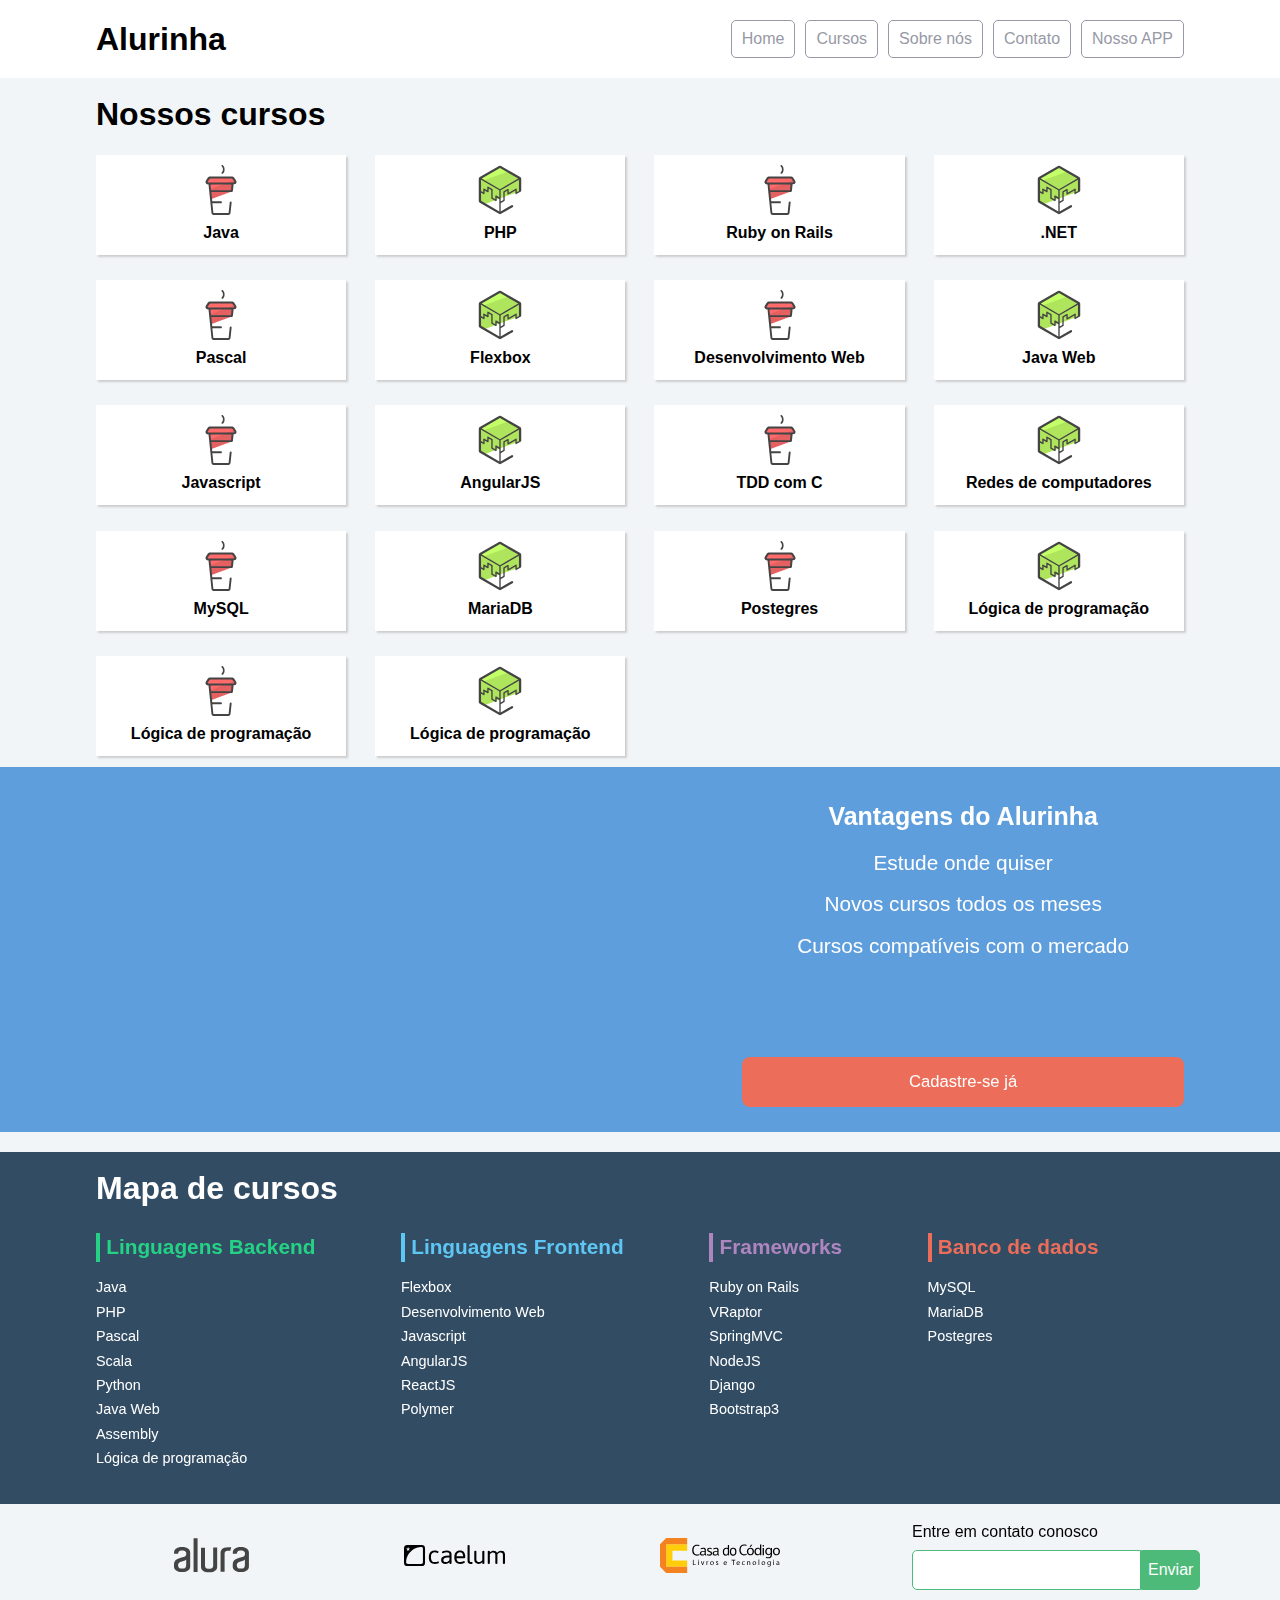
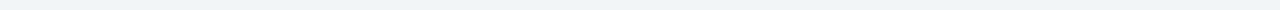
==== index.html @ dd81bd48 "Initial commit" ====
<!doctype html>
<html>
<head>
	<meta lang="pt-br">
	<meta charset="utf-8">
	<meta name="viewport" content="width=device-width, initial-scale=1">
	<title>Alurinha | Cursos online</title>
	<link rel="stylesheet" href="css/reset.css">
	<link rel="stylesheet" href="css/style.css">
	<link rel="stylesheet" href="css/flexbox.css">
</head>
<body>

	<header class="cabecalhoPrincipal">
		<div class="container">
			<h1 class="cabecalhoPrincipal-titulo">
				<a href="#">Alurinha</a>
			</h1>

			<nav class="cabecalhoPrincipal-nav">
				<a class="cabecalhoPrincipal-nav-link" href="#">Home</a>
				<a class="cabecalhoPrincipal-nav-link" href="#">Cursos</a>
				<a class="cabecalhoPrincipal-nav-link" href="#">Sobre nós</a>
				<a class="cabecalhoPrincipal-nav-link" href="#">Contato</a>
				<a class="cabecalhoPrincipal-nav-link cabecalhoPrincipal-nav-link-app" href="#">Nosso APP</a>
			</nav>
		</div>

	</header>

	<main class="conteudoPrincipal">
		<div class="container">
			<h2 class="subtitulo">Nossos cursos</h2>

			<nav>
				<ul class="conteudoPrincipal-cursos">
					<li class="conteudoPrincipal-cursos-link"><a href="#">Java</a></li>
					<li class="conteudoPrincipal-cursos-link"><a href="#">PHP</a></li>
					<li class="conteudoPrincipal-cursos-link"><a href="#">Ruby on Rails</a></li>
					<li class="conteudoPrincipal-cursos-link"><a href="#">.NET</a></li>
					<li class="conteudoPrincipal-cursos-link"><a href="#">Pascal</a></li>
					<li class="conteudoPrincipal-cursos-link"><a href="#">Flexbox</a></li>
					<li class="conteudoPrincipal-cursos-link"><a href="#">Desenvolvimento Web</a></li>
					<li class="conteudoPrincipal-cursos-link"><a href="#">Java Web</a></li>
					<li class="conteudoPrincipal-cursos-link"><a href="#">Javascript</a></li>
					<li class="conteudoPrincipal-cursos-link"><a href="#">AngularJS</a></li>
					<li class="conteudoPrincipal-cursos-link"><a href="#">TDD com C</a></li>
					<li class="conteudoPrincipal-cursos-link"><a href="#">Redes de computadores</a></li>
					<li class="conteudoPrincipal-cursos-link"><a href="#">MySQL</a></li>
					<li class="conteudoPrincipal-cursos-link"><a href="#">MariaDB</a></li>
					<li class="conteudoPrincipal-cursos-link"><a href="#">Postegres</a></li>
					<li class="conteudoPrincipal-cursos-link"><a href="#">Lógica de programação</a></li>
					<li class="conteudoPrincipal-cursos-link"><a href="#">Lógica de programação</a></li>
					<li class="conteudoPrincipal-cursos-link"><a href="#">Lógica de programação</a></li>
				</ul>
			</nav>
		</div>

		<section class="videoSobre">
			<div class="container">
				<iframe class="videoSobre-video" width="560" height="315" src="https://www.youtube.com/embed/bIlOsJzBVaY?list=PLh2Y_pKOa4UcF1BYPJR3EIMRi3nWAUxIp" frameborder="0" allowfullscreen></iframe>
				
				<div class="videoSobre-sobre">
					<h2 class="videoSobre-sobre-title">Vantagens do Alurinha</h2>
					<ul class="videoSobre-sobre-list">
						<li class="videoSobre-sobre-item">Estude onde quiser</li>
						<li class="videoSobre-sobre-item">Novos cursos todos os meses</li>
						<li class="videoSobre-sobre-item">Cursos compatíveis com o mercado</li>
					</ul>
					<button class="videoSobre-button">Cadastre-se já</button>
				</div>
			</div>
		</section>

	</main>

	<footer class="rodapePrincipal">
		<div class="container">

			<section class="rodapePrincipal-navMap">
				<h3 class="subtitulo">Mapa de cursos</h3>
				<nav class="rodapePrincipal-navMap-list">

					<h4 class="navmap-list-title navmap-list-title-backend">Linguagens Backend</h4>
					<a class="rodapePrincipal-navMap-link" href="#">Java</a>
					<a class="rodapePrincipal-navMap-link" href="#">PHP</a>
					<a class="rodapePrincipal-navMap-link" href="#">Pascal</a>
					<a class="rodapePrincipal-navMap-link" href="#">Scala</a>
					<a class="rodapePrincipal-navMap-link" href="#">Python</a>
					<a class="rodapePrincipal-navMap-link" href="#">Java Web</a>
					<a class="rodapePrincipal-navMap-link" href="#">Assembly</a>
					<a class="rodapePrincipal-navMap-link" href="#">Lógica de programação</a>

					<h4 class="navmap-list-title navmap-list-title-frontend">Linguagens Frontend</h4>
					<a class="rodapePrincipal-navMap-link" href="#">Flexbox</a>
					<a class="rodapePrincipal-navMap-link" href="#">Desenvolvimento Web</a>
					<a class="rodapePrincipal-navMap-link" href="#">Javascript</a>
					<a class="rodapePrincipal-navMap-link" href="#">AngularJS</a>
					<a class="rodapePrincipal-navMap-link" href="#">ReactJS</a>
					<a class="rodapePrincipal-navMap-link" href="#">Polymer</a>
					
					<h4 class="navmap-list-title navmap-list-title-framework">Frameworks</h4>
					<a class="rodapePrincipal-navMap-link" href="#">Ruby on Rails</a>
					<a class="rodapePrincipal-navMap-link" href="#">VRaptor</a>
					<a class="rodapePrincipal-navMap-link" href="#">SpringMVC</a>
					<a class="rodapePrincipal-navMap-link" href="#">NodeJS</a>
					<a class="rodapePrincipal-navMap-link" href="#">Django</a>
					<a class="rodapePrincipal-navMap-link" href="#">Bootstrap3</a>

					<h4 class="navmap-list-title navmap-list-title-bancoDeDados">Banco de dados</h4>
					<a class="rodapePrincipal-navMap-link" href="#">MySQL</a>
					<a class="rodapePrincipal-navMap-link" href="#">MariaDB</a>
					<a class="rodapePrincipal-navMap-link" href="#">Postegres</a>

				</nav>
			</section>

		</div>

		<section class="rodapePrincipal-patrocinadores">
			<div class="container">
				<ul class="rodapePrincipal-patrocinadores-list">
					<li>
						<a class="rodapePrincipal-patrocinadores-list-link patrocinadores-list-link-alura" href="#">
							<img src="img/logos/alura.svg" alt="Logo da Alura">
						</a>
					</li>
					<li>
						<a class="rodapePrincipal-patrocinadores-list-link patrocinadores-list-link-caelum" href="#">
							<img src="img/logos/caelum.svg" alt="Logo da Caelum">
						</a>
					</li>
					<li>
						<a class="rodapePrincipal-patrocinadores-list-link patrocinadores-list-link-casaDoCodigo" href="#">
							<img src="img/logos/cdc.svg" alt="Logo da Casa do Código">
						</a>
					</li>
				</ul>
				<form class="rodapePrincipal-contatoForm" action="#">
					<fieldset>
						<legend class="rodapePrincipal-contatoForm-legend" for="email-contato">Entre em contato conosco</legend>
						<div class="rodapePrincipal-contatoForm-fieldset"> 
							<input class="rodapePrincipal-contatoForm-emailInput" type="email" name="email-contato" id="email-contato">
							<button class="rodapePrincipal-contatoForm-submit" type="submit">Enviar</button>
						</div>
					</fieldset>
				</form>
			</div>
		</section>
	</footer>

</body>
</html>
---- css/style.css ----
body {
	background-color: #F2F5F7;
	font-family: 'Open Sans',Arial,sans-serif;
}

.container {
	width: 94%;
	margin: 0 auto;
}

.cabecalhoPrincipal {
	background-color: #FFF;
	padding: 20px 0;
}

.cabecalhoPrincipal-titulo {
	font-weight: bold;
	font-size: 2em;
	margin-bottom: 20px;
}

.cabecalhoPrincipal-titulo a {
	text-decoration: none;
	color: inherit;
}

.cabecalhoPrincipal-nav-link {
	padding: 10px;
	margin-bottom: 10px;
	color: #9799A6;
	background-color: #FFF;
	text-decoration: none;
	transition: .5s;
	display: block;

	border-bottom: 1px solid #9799A6;
}

.conteudoPrincipal {
	margin-top: 20px;
	margin-bottom: 20px;
}

.subtitulo {
	font-weight: bold;
	font-size: 32px;
	margin-bottom: 10px;
	text-align: center;
}

.conteudoPrincipal-cursos-link {
	height: 100px;
	background-color: #FFF;
	text-align: center;
	margin: 1%;
	transition: .3s;
	box-shadow: 2px 2px 2px #CCC;
	position: relative;
}

.conteudoPrincipal-cursos-link a {
	text-decoration: none;
	color: #000;
	font-weight: bold;
	display: block;
	width: 100%;
	height: 100%;
	position: absolute;
	top: 0;
	left: 0;
}

.conteudoPrincipal-cursos-link:hover {
	box-shadow: 4px 4px 4px #CCC;
}

.conteudoPrincipal-cursos-link a:before {
	content: '';
	display: block;
	width: 50px;
	height: 50px;
	margin: 10px auto;
}

.conteudoPrincipal-cursos-link:nth-child(even) a:before {
	background: url(../img/background1.svg) no-repeat;	
}

.conteudoPrincipal-cursos-link:nth-child(odd) a:before {
	background: url(../img/background2.svg) no-repeat;
}


.rodapePrincipal {
	background-color: #324C64;
	padding-top: 20px;
}

.rodapePrincipal .subtitulo {
	color: #FFF;
}

.rodapePrincipal-navMap-link {
	text-decoration: none;
	color: #FFF;
	margin-top: 10px;
}

.rodapePrincipal-navMap-link {
	font-size: .9em;
}

.navmap-list-title {
	font-weight: 700;
	font-size: 1.3em;
	margin: .9em 0;
	padding-left: .3em;
	padding-top: .2em;
	padding-bottom: .2em;
}

.navmap-list-title + .rodapePrincipal-navMap-link {
	margin-top: 0;
}

.navmap-list-title-bancoDeDados { color: #EC6E5A; border-left: 4px solid #EC6E5A; }
.navmap-list-title-framework { color: #AD85BF; border-left: 4px solid #AD85BF; }
.navmap-list-title-frontend { color: #5EC6F3; border-left: 4px solid #5EC6F3; }
.navmap-list-title-backend { color: #25D285; border-left: 4px solid #25D285; }

.rodapePrincipal-patrocinadores {
	margin-top: 30px;
	background: #F2F5F7;
	padding: 20px 0;
}

.rodapePrincipal-contatoForm {
	margin-top: 20px;
	text-align: center;
}

.rodapePrincipal-contatoForm label[for=email-contato] {
	font-weight: bold;
	font-size: 14px;
	color: #000;
	margin-bottom: 5px;
	display: block;
}

.rodapePrincipal-contatoForm-emailInput {
	border-top-left-radius: 5px;
	border-bottom-left-radius: 5px;
	padding: 10px;
}

.rodapePrincipal-contatoForm-submit {
	border-top-right-radius: 5px;
	border-bottom-right-radius: 5px;
	background-color: #4DBA7A;
	color: #FFF;
	cursor: pointer;
	
}

.rodapePrincipal-contatoForm-submit,
.rodapePrincipal-contatoForm-emailInput {
	outline: 0;
	border: 1px solid #4DBA7A;
	box-sizing: border-box;
	font-size: 16px;
}

.videoSobre {
	background-color: #5E9EDC;
	padding: 25px 0;

}

.videoSobre-video {
	max-width: 100%;
}

.videoSobre .container {
	color: #FFF;
}

.videoSobre-sobre-title {
	font-size: 1.2em;
	font-weight: bolder;
}

.videoSobre-sobre {
	font-size: 1.3em;
	line-height: 2;
}

.videoSobre-button {
	border-radius: 8px;
	background-color: #ec6e5a;
	display: block;
	color: #FFF;
	border: none;
	height: 50px;
	font-size: .8em;
	outline: none;
}

.rodapePrincipal-contatoForm-legend {
	margin-bottom: 10px;
}

@media(min-width: 769px) {

	.container {
		width: 85%;	
	}

	.subtitulo {
		text-align: left;
	}

	.cabecalhoPrincipal-nav-link {
		border-radius: 5px;
		border: 1px solid #9799A6;
	}

	.cabecalhoPrincipal-nav-link:hover {
		color: #FFF;
		background-color: #9799A6;
	}

	.cabecalhoPrincipal-titulo {
		margin: 0;
	}

	.cabecalhoPrincipal-nav {
		width: auto;
	}

	.cabecalhoPrincipal-nav-link {
		width: auto;
		margin: 0 0 0 10px;
	}

	.rodapePrincipal-contatoForm {
		margin-top: 0;
		text-align: left;
	}

	.conteudoPrincipal-cursos-link:nth-child(3n) {
		margin-right: 0;
	}

	.conteudoPrincipal-cursos-link:nth-child(3n+1) {
		margin-left: 0;
	}

}

@media(min-width: 1000px) {
	.conteudoPrincipal-cursos-link {
		margin: 1.333%;
	}

	.conteudoPrincipal-cursos-link:nth-child(3n) {
		margin-right: 1.33%;
	}

	.conteudoPrincipal-cursos-link:nth-child(3n+1) {
		margin-left: 1.333%;
	}

	.conteudoPrincipal-cursos-link:nth-child(4n) {
		margin-right: 0;
	}

	.conteudoPrincipal-cursos-link:nth-child(4n+1) {
		margin-left: 0;
	}

	.videoSobre-sobre {
		margin-left: 1.5em;
	}

}
---- css/flexbox.css ----
/* header */

.cabecalhoPrincipal .container {
    align-items: center;
    display: flex;
    justify-content: space-between;
}

.cabecalhoPrincipal-nav {
    display: flex;
}

/* main */

.conteudoPrincipal-cursos {
    display: flex;
    flex-wrap: wrap;
}

.conteudoPrincipal-cursos-link {
    margin-bottom: 1%;
    width: 23%;
}

.conteudoPrincipal-cursos-link:nth-child(n4) {
    margin-right: 0;
}

.conteudoPrincipal-cursos-link:nth-child(n4+1) {
    margin-left: 0;
}

.videoSobre .container {
    display: flex;
}

.videoSobre-sobre {
    text-align: center;
    display: flex;
    flex-direction: column;
    flex-grow: 2;
}

.videoSobre-video {
    flex-grow: 1;
}

.videoSobre-sobre-list {
    flex-grow: 1;
    flex-shrink: 2;
}

/* footer */

.rodapePrincipal-navMap-list {
    display: flex;
    /*flex-direction: column;
    flex-wrap: wrap;*/
    flex-flow: column wrap;
    height: 260px;
}

.rodapePrincipal-patrocinadores .container {
    display: flex;
    justify-content: space-between;
}

.rodapePrincipal-patrocinadores-list {
    align-items: center;
    display: flex;
    justify-content: space-around;
    margin-right: 5%;
    width: 70%;
}

.rodapePrincipal-contatoForm {
    width: 25%;
}

.rodapePrincipal-contatoForm-fieldset {
    display: flex;
}

/* mobile */

@media screen and (max-width: 768px) {

    /* header */
    .cabecalhoPrincipal-nav {
        flex-direction: column;
    }

    .cabecalhoPrincipal .container {
        align-items: initial;
        flex-direction: column;
        text-align: center;
    }

    .cabecalhoPrincipal-nav-link-app {
        order: -1;
    }

    /* main */
    .conteudoPrincipal-cursos {
        flex-direction: column;
    }

    .conteudoPrincipal-cursos-link {
        width: 95%;
    }

    .videoSobre .container {
        flex-direction: column;
    }

    .videoSobre-video {
        margin: 0 auto;
    }


    /* footer */
    .rodapePrincipal-navMap-list {
        height: auto;
    }

    .rodapePrincipal-patrocinadores .container {
        align-items: center;
        flex-direction: column;
    }

    .rodapePrincipal-patrocinadores-list {
        margin-right: 0;
        width: 100%;
    }

    .rodapePrincipal-contatoForm {
        width: 100%;
    }

    .rodapePrincipal-contatoForm-fieldset {
        justify-content: center;
    }

}
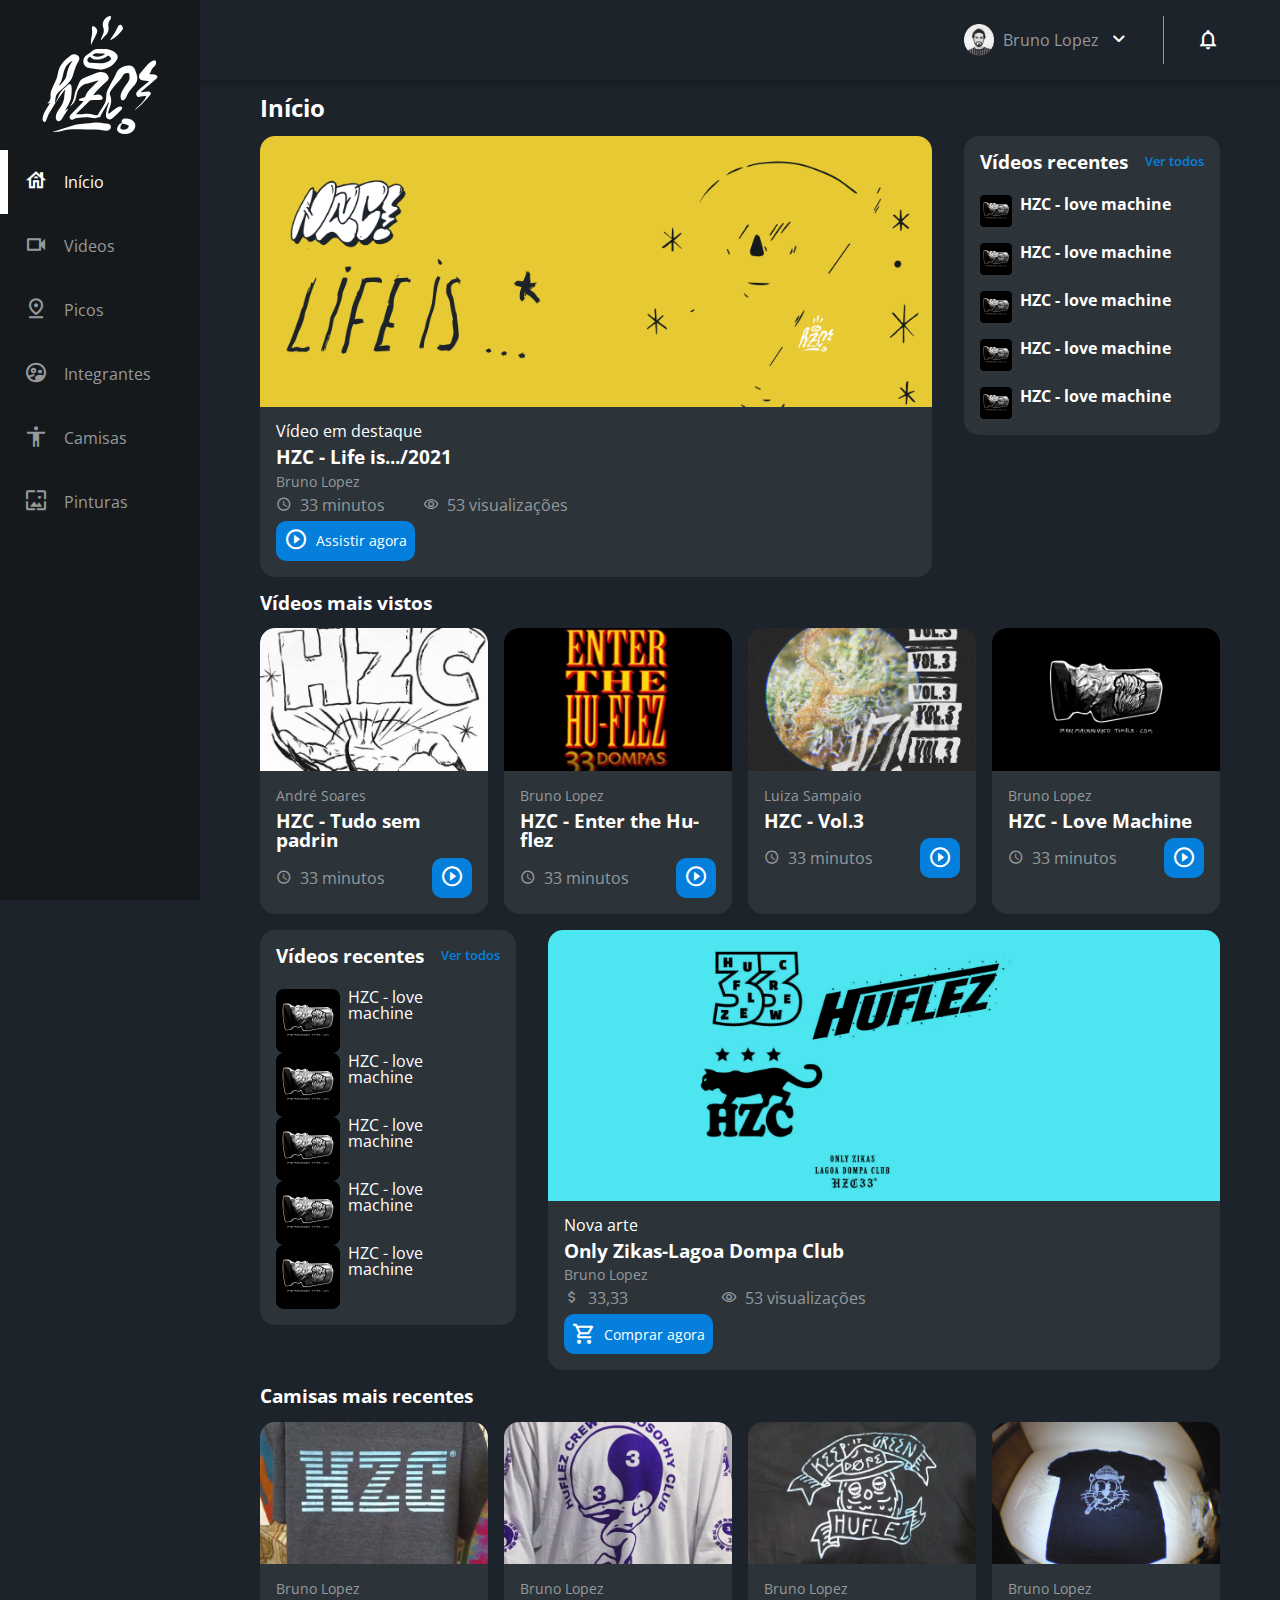
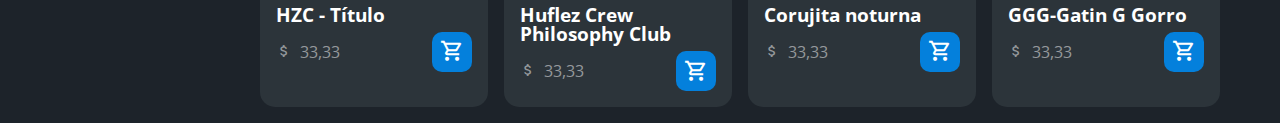
==== commit 9d257d97: "troca" ====
--- a/index.html
+++ b/index.html
@@ -1,153 +1,188 @@
-<!doctype html>
-<html>
+<!DOCTYPE html>
+<html lang="pr-br">
 <head>
-	<meta lang="pt-br">
 	<meta charset="utf-8">
 	<meta name="viewport" content="width=device-width, initial-scale=1">
-	<title>Alurinha | Cursos online</title>
+	<title>HZC | Home</title>
 	<link rel="stylesheet" href="css/reset.css">
-	<link rel="stylesheet" href="css/style.css">
-	<link rel="stylesheet" href="css/flexbox.css">
+	<link rel="preconnect" href="https://fonts.googleapis.com">
+	<link rel="preconnect" href="https://fonts.gstatic.com" crossorigin>
+	<link rel="stylesheet" href="https://fonts.googleapis.com/css2?family=Open+Sans:wght@400;600;700&display=swap">
+	<link rel="stylesheet" href="css/estilos.css">
 </head>
 <body>
-
-	<header class="cabecalhoPrincipal">
-		<div class="container">
-			<h1 class="cabecalhoPrincipal-titulo">
-				<a href="#">Alurinha</a>
-			</h1>
-
-			<nav class="cabecalhoPrincipal-nav">
-				<a class="cabecalhoPrincipal-nav-link" href="#">Home</a>
-				<a class="cabecalhoPrincipal-nav-link" href="#">Cursos</a>
-				<a class="cabecalhoPrincipal-nav-link" href="#">Sobre nós</a>
-				<a class="cabecalhoPrincipal-nav-link" href="#">Contato</a>
-				<a class="cabecalhoPrincipal-nav-link cabecalhoPrincipal-nav-link-app" href="#">Nosso APP</a>
-			</nav>
-		</div>
-
+	<header class="cabecalho">
+		<button class="cabecalho__menu" aria-label="menu"><i></i></button>
+		<img src="img/logo.svg" alt="logotipo da HZC" class="cabecalho__logo">
+		<p class="cabecalho__perfil">Bruno Lopez</p>
+		<button class="cabecalho__notificacao" aria-label="notificação"><i></i></button>
 	</header>
-
-	<main class="conteudoPrincipal">
-		<div class="container">
-			<h2 class="subtitulo">Nossos cursos</h2>
-
-			<nav>
-				<ul class="conteudoPrincipal-cursos">
-					<li class="conteudoPrincipal-cursos-link"><a href="#">Java</a></li>
-					<li class="conteudoPrincipal-cursos-link"><a href="#">PHP</a></li>
-					<li class="conteudoPrincipal-cursos-link"><a href="#">Ruby on Rails</a></li>
-					<li class="conteudoPrincipal-cursos-link"><a href="#">.NET</a></li>
-					<li class="conteudoPrincipal-cursos-link"><a href="#">Pascal</a></li>
-					<li class="conteudoPrincipal-cursos-link"><a href="#">Flexbox</a></li>
-					<li class="conteudoPrincipal-cursos-link"><a href="#">Desenvolvimento Web</a></li>
-					<li class="conteudoPrincipal-cursos-link"><a href="#">Java Web</a></li>
-					<li class="conteudoPrincipal-cursos-link"><a href="#">Javascript</a></li>
-					<li class="conteudoPrincipal-cursos-link"><a href="#">AngularJS</a></li>
-					<li class="conteudoPrincipal-cursos-link"><a href="#">TDD com C</a></li>
-					<li class="conteudoPrincipal-cursos-link"><a href="#">Redes de computadores</a></li>
-					<li class="conteudoPrincipal-cursos-link"><a href="#">MySQL</a></li>
-					<li class="conteudoPrincipal-cursos-link"><a href="#">MariaDB</a></li>
-					<li class="conteudoPrincipal-cursos-link"><a href="#">Postegres</a></li>
-					<li class="conteudoPrincipal-cursos-link"><a href="#">Lógica de programação</a></li>
-					<li class="conteudoPrincipal-cursos-link"><a href="#">Lógica de programação</a></li>
-					<li class="conteudoPrincipal-cursos-link"><a href="#">Lógica de programação</a></li>
-				</ul>
-			</nav>
-		</div>
-
-		<section class="videoSobre">
-			<div class="container">
-				<iframe class="videoSobre-video" width="560" height="315" src="https://www.youtube.com/embed/bIlOsJzBVaY?list=PLh2Y_pKOa4UcF1BYPJR3EIMRi3nWAUxIp" frameborder="0" allowfullscreen></iframe>
-				
-				<div class="videoSobre-sobre">
-					<h2 class="videoSobre-sobre-title">Vantagens do Alurinha</h2>
-					<ul class="videoSobre-sobre-list">
-						<li class="videoSobre-sobre-item">Estude onde quiser</li>
-						<li class="videoSobre-sobre-item">Novos cursos todos os meses</li>
-						<li class="videoSobre-sobre-item">Cursos compatíveis com o mercado</li>
-					</ul>
-					<button class="videoSobre-button">Cadastre-se já</button>
+	<nav class="menu-lateral">
+		<img src="img/logo.svg" alt="" class="menu-lateral__logo">
+		<a href="#" class="menu-lateral__link menu-lateral__link--inicio menu-lateral__link--ativo">Início</a>
+		<a href="#" class="menu-lateral__link menu-lateral__link--videos">Videos</a>
+		<a href="pico.html" class="menu-lateral__link menu-lateral__link--picos">Picos</a>
+		<a href="#" class="menu-lateral__link menu-lateral__link--integrantes">Integrantes</a>
+		<a href="#" class="menu-lateral__link menu-lateral__link--camisas">Camisas</a>
+		<a href="#" class="menu-lateral__link menu-lateral__link--pinturas">Pinturas</a>
+	</nav>
+	<main class="principal">
+		<h2 class="titulo-pagina">Início</h2>
+		<article class="cartao cartao--destaque destaque-video">
+			<img src="img/banner-mobile_1.png" alt="Banner do cartão" class="cartao__imagem cartao__imagem--mobile">
+			<img src="img/banner_1.png" alt="Banner do cartão" class="cartao__imagem cartao__imagem--desktop" > 
+				<div class="cartao__conteudo">
+					<p class="cartao__destaque">Vídeo em destaque</p>
+					<h3 class="cartao__titulo">HZC - Life is.../2021</h3>
+					<p class="cartao__perfil">Bruno Lopez</p>
+					<p class="cartao__info cartao__info--tempo">33 minutos</p>
+					<p class="cartao__info cartao__info--visualizacao">53 visualizações</p>
+					<button class="cartao__botao cartao__botao--play cartao__botao--destaque">Assistir agora</button>
 				</div>
-			</div>
+		</article>
+		<article class="cartao cartao--recentes videos-recentes">
+			<h3 class="cartao__titulo">Vídeos recentes</h3>
+			<a href="#" class="cartao__link">Ver todos</a>
+			<ul class="cartao__lista">
+				<li class="cartao__item">
+					<img src="img/miniatura_1.png" alt="thumbnail" class="cartao__item-thumbnail">
+					<h4 class="cartao__item-titulo">HZC - love machine</h4>
+				</li>
+				<li class="cartao__item">
+					<img src="img/miniatura_1.png" alt="thumbnail" class="cartao__item-thumbnail">
+					<h4 class="cartao__item-titulo">HZC - love machine</h4>
+				</li>
+				<li class="cartao__item">
+					<img src="img/miniatura_1.png" alt="thumbnail" class="cartao__item-thumbnail">
+					<h4 class="cartao__item-titulo">HZC - love machine</h4>
+				</li>
+				<li class="cartao__item">
+					<img src="img/miniatura_1.png" alt="thumbnail" class="cartao__item-thumbnail">
+					<h4 class="cartao__item-titulo">HZC - love machine</h4>
+				</li>
+				<li class="cartao__item">
+					<img src="img/miniatura_1.png" alt="thumbnail" class="cartao__item-thumbnail">
+					<h4 class="cartao__item-titulo">HZC - love machine</h4>
+				</li>
+			</ul>
+		</article>
+		<section class="secao secao-videos">
+			<h3 class="titulo-secao">Vídeos mais vistos</h3>
+			<article class="cartao">
+			<img src="img/video_1.png" alt="video" class="cartao__imagem"></img>
+				<div class="cartao__conteudo">
+					<p class="cartao__perfil">André Soares</p>
+					<h3 class="cartao__titulo">HZC - Tudo sem padrin</h3>
+					<p class="cartao__info cartao__info--tempo">33 minutos</p>
+					<button class="cartao__botao cartao__botao--play" aria-label="Assistir agora"></button>
+				</div>
+			</article>
+			<article class="cartao">
+			<img src="img/video_2.png" alt="video" class="cartao__imagem"></img>
+				<div class="cartao__conteudo">
+					<p class="cartao__perfil">Bruno Lopez</p>
+					<h3 class="cartao__titulo">HZC - Enter the Hu-flez</h3>
+					<p class="cartao__info cartao__info--tempo">33 minutos</p>
+					<button class="cartao__botao cartao__botao--play" aria-label="Assistir agora"></button>
+				</div>
+			</article>
+			<article class="cartao">
+			<img src="img/video_3.png" alt="video" class="cartao__imagem"></img>
+				<div class="cartao__conteudo">
+					<p class="cartao__perfil">Luiza Sampaio</p>
+					<h3 class="cartao__titulo">HZC - Vol.3</h3>
+					<p class="cartao__info cartao__info--tempo">33 minutos</p>
+					<button class="cartao__botao cartao__botao--play" aria-label="Assistir agora"></button>
+				</div>
+			</article>
+			<article class="cartao">
+			<img src="img/video_4.png" alt="video" class="cartao__imagem"></img>
+				<div class="cartao__conteudo">
+					<p class="cartao__perfil">Bruno Lopez</p>
+					<h3 class="cartao__titulo">HZC - Love Machine</h3>
+					<p class="cartao__info cartao__info--tempo">33 minutos</p>
+					<button class="cartao__botao cartao__botao--play" aria-label="Assistir agora"></button>
+				</div>
+			</article>
 		</section>
-
+		<article class="cartao cartao--recentes produtos-recentes">
+			<h3 class="cartao__titulo">Vídeos recentes</h3>
+			<a href="#" class="cartao__link">Ver todos</a>
+			<ul>
+				<li class="cartao__item">
+					<img src="img/miniatura_1.png" alt="thumbnail" class="cartao__link-thumbnail">
+					<h4 class="cartao__link-titulo">HZC - love machine</h4>
+				</li>
+				<li class="cartao__item">
+					<img src="img/miniatura_1.png" alt="thumbnail" class="cartao__link-thumbnail">
+					<h4 class="cartao__link-titulo">HZC - love machine</h4>
+				</li>
+				<li class="cartao__item">
+					<img src="img/miniatura_1.png" alt="thumbnail" class="cartao__link-thumbnail">
+					<h4 class="cartao__link-titulo">HZC - love machine</h4>
+				</li>
+				<li class="cartao__item">
+					<img src="img/miniatura_1.png" alt="thumbnail" class="cartao__link-thumbnail">
+					<h4 class="cartao__link-titulo">HZC - love machine</h4>
+				</li>
+				<li class="cartao__item">
+					<img src="img/miniatura_1.png" alt="thumbnail" class="cartao__link-thumbnail">
+					<h4 class="cartao__link-titulo">HZC - love machine</h4>
+				</li>
+			</ul>
+		</article>
+		<article class="cartao cartao--destaque destaque-produtos">
+			<img src="img/banner-mobile_2.png" alt="Banner do cartão" class="cartao__imagem cartao__imagem--mobile">
+			<img src="img/banner_2.png" alt="Banner do cartão" class="cartao__imagem cartao__imagem--desktop">
+				<div class="cartao__conteudo">
+					<p class="cartao__destaque">Nova arte</p>
+					<h3 class="cartao__titulo">Only Zikas-Lagoa Dompa Club</h3>
+					<p class="cartao__perfil">Bruno Lopez</p>
+					<p class="cartao__info cartao__info--dinheiro">33,33</p>
+					<p class="cartao__info cartao__info--visualizacao">53 visualizações</p>
+					<button class="cartao__botao cartao__botao--loja cartao__botao--destaque">Comprar agora</button>
+				</div>
+		</article>
+		<section class="secao secao-produtos">
+			<h3 class="titulo-secao">Camisas mais recentes</h3>
+			<article class="cartao">
+			<img src="img/produto_1.png" alt="video" class="cartao__imagem"></img>
+				<div class="cartao__conteudo">
+					<p class="cartao__perfil">Bruno Lopez</p>
+					<h3 class="cartao__titulo">HZC - Título</h3>
+					<p class="cartao__info cartao__info--dinheiro">33,33</p>
+					<button class="cartao__botao cartao__botao--loja" aria-label="Comprar agora"></button>
+				</div>
+			</article>
+			<article class="cartao">
+			<img src="img/produto_2.png" alt="video" class="cartao__imagem"></img>
+				<div class="cartao__conteudo">
+					<p class="cartao__perfil">Bruno Lopez</p>
+					<h3 class="cartao__titulo">Huflez Crew Philosophy Club</h3>
+					<p class="cartao__info cartao__info--dinheiro">33,33</p>
+					<button class="cartao__botao cartao__botao--loja" aria-label="Comprar agora"></button>
+				</div>
+			</article>
+			<article class="cartao">
+			<img src="img/produto_3.png" alt="video" class="cartao__imagem"></img>
+				<div class="cartao__conteudo">
+					<p class="cartao__perfil">Bruno Lopez</p>
+					<h3 class="cartao__titulo">Corujita noturna</h3>
+					<p class="cartao__info cartao__info--dinheiro">33,33</p>
+					<button class="cartao__botao cartao__botao--loja" aria-label="Comprar agora"></button>
+				</div>
+			</article>
+			<article class="cartao">
+			<img src="img/produto_4.png" alt="video" class="cartao__imagem"></img>
+				<div class="cartao__conteudo">
+					<p class="cartao__perfil">Bruno Lopez</p>
+					<h3 class="cartao__titulo">GGG-Gatin G Gorro</h3>
+					<p class="cartao__info cartao__info--dinheiro">33,33</p>
+					<button class="cartao__botao cartao__botao--loja" aria-label="Comprar agora"></button>
+				</div>
+			</article>
+		</section>
 	</main>
-
-	<footer class="rodapePrincipal">
-		<div class="container">
-
-			<section class="rodapePrincipal-navMap">
-				<h3 class="subtitulo">Mapa de cursos</h3>
-				<nav class="rodapePrincipal-navMap-list">
-
-					<h4 class="navmap-list-title navmap-list-title-backend">Linguagens Backend</h4>
-					<a class="rodapePrincipal-navMap-link" href="#">Java</a>
-					<a class="rodapePrincipal-navMap-link" href="#">PHP</a>
-					<a class="rodapePrincipal-navMap-link" href="#">Pascal</a>
-					<a class="rodapePrincipal-navMap-link" href="#">Scala</a>
-					<a class="rodapePrincipal-navMap-link" href="#">Python</a>
-					<a class="rodapePrincipal-navMap-link" href="#">Java Web</a>
-					<a class="rodapePrincipal-navMap-link" href="#">Assembly</a>
-					<a class="rodapePrincipal-navMap-link" href="#">Lógica de programação</a>
-
-					<h4 class="navmap-list-title navmap-list-title-frontend">Linguagens Frontend</h4>
-					<a class="rodapePrincipal-navMap-link" href="#">Flexbox</a>
-					<a class="rodapePrincipal-navMap-link" href="#">Desenvolvimento Web</a>
-					<a class="rodapePrincipal-navMap-link" href="#">Javascript</a>
-					<a class="rodapePrincipal-navMap-link" href="#">AngularJS</a>
-					<a class="rodapePrincipal-navMap-link" href="#">ReactJS</a>
-					<a class="rodapePrincipal-navMap-link" href="#">Polymer</a>
-					
-					<h4 class="navmap-list-title navmap-list-title-framework">Frameworks</h4>
-					<a class="rodapePrincipal-navMap-link" href="#">Ruby on Rails</a>
-					<a class="rodapePrincipal-navMap-link" href="#">VRaptor</a>
-					<a class="rodapePrincipal-navMap-link" href="#">SpringMVC</a>
-					<a class="rodapePrincipal-navMap-link" href="#">NodeJS</a>
-					<a class="rodapePrincipal-navMap-link" href="#">Django</a>
-					<a class="rodapePrincipal-navMap-link" href="#">Bootstrap3</a>
-
-					<h4 class="navmap-list-title navmap-list-title-bancoDeDados">Banco de dados</h4>
-					<a class="rodapePrincipal-navMap-link" href="#">MySQL</a>
-					<a class="rodapePrincipal-navMap-link" href="#">MariaDB</a>
-					<a class="rodapePrincipal-navMap-link" href="#">Postegres</a>
-
-				</nav>
-			</section>
-
-		</div>
-
-		<section class="rodapePrincipal-patrocinadores">
-			<div class="container">
-				<ul class="rodapePrincipal-patrocinadores-list">
-					<li>
-						<a class="rodapePrincipal-patrocinadores-list-link patrocinadores-list-link-alura" href="#">
-							<img src="img/logos/alura.svg" alt="Logo da Alura">
-						</a>
-					</li>
-					<li>
-						<a class="rodapePrincipal-patrocinadores-list-link patrocinadores-list-link-caelum" href="#">
-							<img src="img/logos/caelum.svg" alt="Logo da Caelum">
-						</a>
-					</li>
-					<li>
-						<a class="rodapePrincipal-patrocinadores-list-link patrocinadores-list-link-casaDoCodigo" href="#">
-							<img src="img/logos/cdc.svg" alt="Logo da Casa do Código">
-						</a>
-					</li>
-				</ul>
-				<form class="rodapePrincipal-contatoForm" action="#">
-					<fieldset>
-						<legend class="rodapePrincipal-contatoForm-legend" for="email-contato">Entre em contato conosco</legend>
-						<div class="rodapePrincipal-contatoForm-fieldset"> 
-							<input class="rodapePrincipal-contatoForm-emailInput" type="email" name="email-contato" id="email-contato">
-							<button class="rodapePrincipal-contatoForm-submit" type="submit">Enviar</button>
-						</div>
-					</fieldset>
-				</form>
-			</div>
-		</section>
-	</footer>
-
+	<script src="javascript/index.js"></script>
 </body>
 </html>--- a/css/estilos.css
+++ b/css/estilos.css
@@ -0,0 +1,444 @@
+@font-face {
+    font-family: 'icones';
+    src: url(../font/icones.ttf);
+}
+
+body {
+	background-color: #1D232A;
+	font-family: "Open Sans", icones, sans-serif;
+	color: #FFFFFF;
+}
+
+@media screen and (min-width: 1024px) {
+	body {
+		display: grid;
+		grid-template-columns: auto 1fr;
+	}
+}
+
+.cabecalho {
+	display: flex;
+	justify-content: space-between;
+	align-items: center;
+	background-color: #15191C;
+	padding: 8px 16px;
+	box-shadow: 0px 4px 4px rgba(0, 0, 0, 0.16);
+}
+
+.cabecalho__menu i::before{
+	content: "\e904";
+	font-size: 24px;
+}
+
+.cabecalho__notificacao i::before {
+	content: "\e906";
+	font-size: 24px;
+}
+
+.cabecalho__logo {
+	width: 40px;
+}
+
+.cabecalho__perfil {
+	display: none;
+}
+
+@media screen and (min-width: 1024px) {
+	.cabecalho {
+		background-color: #1D232A;
+		display: grid;
+		column-gap: 32px;
+		grid-template-columns: 1fr auto;
+		padding: 16px 60px;
+		height: 80px;
+		box-sizing: border-box;
+		grid-column: 2;
+	}
+
+	.cabecalho__menu {
+		display: none;
+	}
+
+	.cabecalho__logo {
+		display: none;
+	}
+
+	.cabecalho__perfil {
+		display: grid;
+		grid-template-columns: repeat(3, auto);
+		column-gap: 8px;
+		align-items: center;
+		justify-self: flex-end;
+		color: #95999C;
+		padding: 8px 32px;
+		border-right: 1px solid #95999C;
+	}
+
+	.cabecalho__perfil::before {
+		content: "";
+		display: block;
+		width: 32px;
+		height: 32px;
+		background-image: url(../img/profile_2.png);
+		background-size: contain;
+		background-repeat: no-repeat;
+		background-position: center;
+	}
+
+	.cabecalho__perfil::after {
+		content: "\e90d";
+		color: #FFFFFF;
+		font-size: 1.5rem;
+	}
+}
+
+.menu-lateral {
+	display: flex;
+	flex-direction: column;
+	background-color: #15191C;
+	width: 75vw;
+	height: 100vh;
+
+	position: absolute;
+	left: -100vw;
+	transition: .25s;
+	z-index: 99;
+}
+
+.menu-lateral--ativo {
+	left: 0;
+	transition: .25s;
+}
+
+.menu-lateral__logo {
+	align-self: center;
+	width: 118px;
+	padding: 16px;
+}
+
+.menu-lateral__link {
+	height: 64px;
+	color: #95999C;
+	padding-left: 64px;
+	display: flex;
+	align-items: center;
+}
+
+.menu-lateral__link--ativo {
+	color: #FFFFFF;
+	padding-left: 56px;
+	border-left: 8px solid #FFFFFF;
+}
+
+.menu-lateral__link::before {
+	width: 24px;
+	height: 24px;
+	font-size: 24px;
+	position: absolute;
+	left: 24px;
+}
+
+.menu-lateral__link--inicio::before {
+	content: "\e902";
+}
+
+.menu-lateral__link--videos::before {
+	content: "\e90e";
+}
+
+.menu-lateral__link--picos::before {
+	content: "\e909";
+}
+
+.menu-lateral__link--integrantes::before {
+	content: "\e903";
+}
+
+.menu-lateral__link--camisas::before {
+	content: "\e900";
+}
+
+.menu-lateral__link--pinturas::before {
+	content: "\e90a";
+}
+
+@media screen and (min-width: 1024px) {
+	.menu-lateral {
+		position: static;
+		width: 200px;
+		grid-column: 1;
+		grid-row: 1 / span 2;
+	}
+}
+
+.principal {
+	padding: 24px 16px;
+	display: grid;
+	gap: 16px;
+	grid-template-areas: 
+		"titulo-pagina titulo-pagina titulo-pagina"
+		"destaque-video destaque-video destaque-video"
+		"secao-videos secao-videos secao-videos"
+		"destaque-produtos destaque-produtos destaque-produtos"
+		"secao-produtos secao-produtos secao-produtos"
+		;
+}
+
+
+.titulo-pagina {
+	font-size: 1.5rem;
+	font-weight: 700;
+	grid-area: titulo-pagina;
+}
+
+.titulo-secao {
+	font-size: 1.2rem;
+	font-weight: 700;
+}
+
+@media screen and (min-width: 1024px) {
+	.principal {
+		display: grid;
+		grid-template-columns: auto 1fr auto;
+		column-gap: 32px;
+		padding: 16px 60px;
+		grid-row: 2;
+		grid-column: 2;
+		grid-template-areas: 
+		"titulo-pagina titulo-pagina titulo-pagina"
+		"destaque-video destaque-video videos-recentes"
+		"secao-videos secao-videos secao-videos"
+		"produtos-recentes destaque-produtos destaque-produtos"
+		"secao-produtos secao-produtos secao-produtos"
+		;
+	}
+
+	.titulo-secao {
+		grid-column: span 4;
+	}
+}
+
+.cartao {
+	width: 100%;
+	border-radius: 15px;
+	overflow: hidden;
+	background-color: #2C343A;
+}
+
+.cartao--destaque {
+	margin-bottom: 16px;
+}
+
+.cartao__imagem--desktop {
+	display: none;
+}
+
+.cartao__conteudo {
+	padding: 16px;
+	display: grid;
+	grid-template-columns: auto 1fr;
+	gap: 8px;
+}
+
+.cartao__destaque {
+	grid-column: span 2;
+}
+
+.cartao__titulo {
+	font-size: 1.2rem;
+	font-weight: 700;
+	grid-column: span 2;
+}
+
+.cartao__perfil {
+	color: #95999C;
+	font-size: 0.9rem;
+	grid-column: span 2
+}
+
+.cartao__info {
+	display: flex;
+	align-items: center;
+	color: #95999C;
+}
+
+.cartao__info--tempo:before {
+	content: "\e90c";
+	margin-right: 8px;
+}
+
+.cartao__info--dinheiro::before {
+	content: "\e905";
+	margin-right: 8px;
+}
+
+.cartao__info--visualizacao::before {
+	content: "\e90f";
+	margin-right: 8px;
+}
+
+.cartao__botao {
+	display: flex;
+	justify-content: center;
+	align-items: center;
+	background-color: #0480DC;
+	width: 40px;
+	height: 40px;
+	border-radius: 10px;
+	font-size: 0.9rem;
+	justify-self: flex-end;
+}
+
+.cartao__botao--play::before {
+	content: "\e90b";
+	font-size: 24px;
+}
+
+.cartao__botao--loja::before {
+	content: "\e901";
+	font-size: 24px;
+}
+
+.cartao__botao--destaque {
+	width: 100%;
+	grid-column: span 2;
+}
+
+.cartao__botao--destaque::before {
+	margin-right: 8px;
+}
+
+.cartao--recentes {
+	display: none;
+}
+
+@media screen and (min-width: 1024px) {
+	.cartao--destaque {
+		margin-bottom: 0;
+	}
+
+	.cartao__imagem--mobile {
+		display: none;
+	}
+
+	.cartao__imagem--desktop {
+		display: block;
+	}
+
+	.cartao--recentes {
+		display: grid;
+		grid-template-columns: auto auto;
+		align-items: center;
+		row-gap: 24px;
+		width: 256px;
+		padding: 16px;
+		box-sizing: border-box;
+		align-self: flex-start;
+	}
+
+	.cartao--recentes .cartao__titulo {
+		grid-column: auto;
+	}
+
+	.cartao__link {
+		font-size: 0.8rem;
+		font-weight: 600;
+		color: #0480DC;
+		justify-self: flex-end;
+	}
+
+	.cartao__lista {
+		display: grid;
+		row-gap: 16px;
+		grid-column: span 2;
+	}
+
+	.cartao__botao--destaque {
+		grid-column: auto;
+		padding: 16px 8px;
+	}
+
+	.cartao__item {
+		display: grid ;
+		grid-template-columns: auto 1fr;
+		gap: 8px;
+	}
+
+	.cartao__item-thumbnail {
+		width: 32px;
+		grid-row: span 2;
+	}
+
+	.cartao__item-titulo {
+		font-size: 1rem;
+		line-height: 1.2rem;
+		font-weight: 700;
+	}
+
+	.cartao__item-perfil {
+		font-size: 0.8rem;
+		color: #95999C;
+	}
+}
+
+.secao {
+	display: grid;
+	gap: 16px;
+}
+
+@media screen and (min-width: 1024px) {
+	.secao {
+		grid-template-columns: repeat(4, 1fr);
+	}
+}
+
+@media screen and (min-width: 1024px) {
+	.destaque-video {
+		grid-area: destaque-video;
+	}
+
+	.videos-recentes {
+		grid-area: videos-recentes;
+	}
+
+	.secao-videos {
+		grid-area: secao-videos;
+	}
+
+	.destaque-produtos {
+		grid-area: destaque-produtos;
+	}
+
+	.produtos-recentes {
+		grid-area: produtos-recentes;
+	}
+
+	.secao-produtos {
+		grid-area: secao-produtos;
+	}
+}
+
+
+.destaque-video {
+		grid-area: destaque-video;
+	}
+
+	.videos-recentes {
+		grid-area: videos-recentes;
+	}
+
+	.secao-videos {
+		grid-area: secao-videos;
+	}
+
+	.destaque-produtos {
+		grid-area: destaque-produtos;
+	}
+
+	.produtos-recentes {
+		grid-area: produtos-recentes;
+	}
+
+	.secao-produtos {
+		grid-area: secao-produtos;
+	}